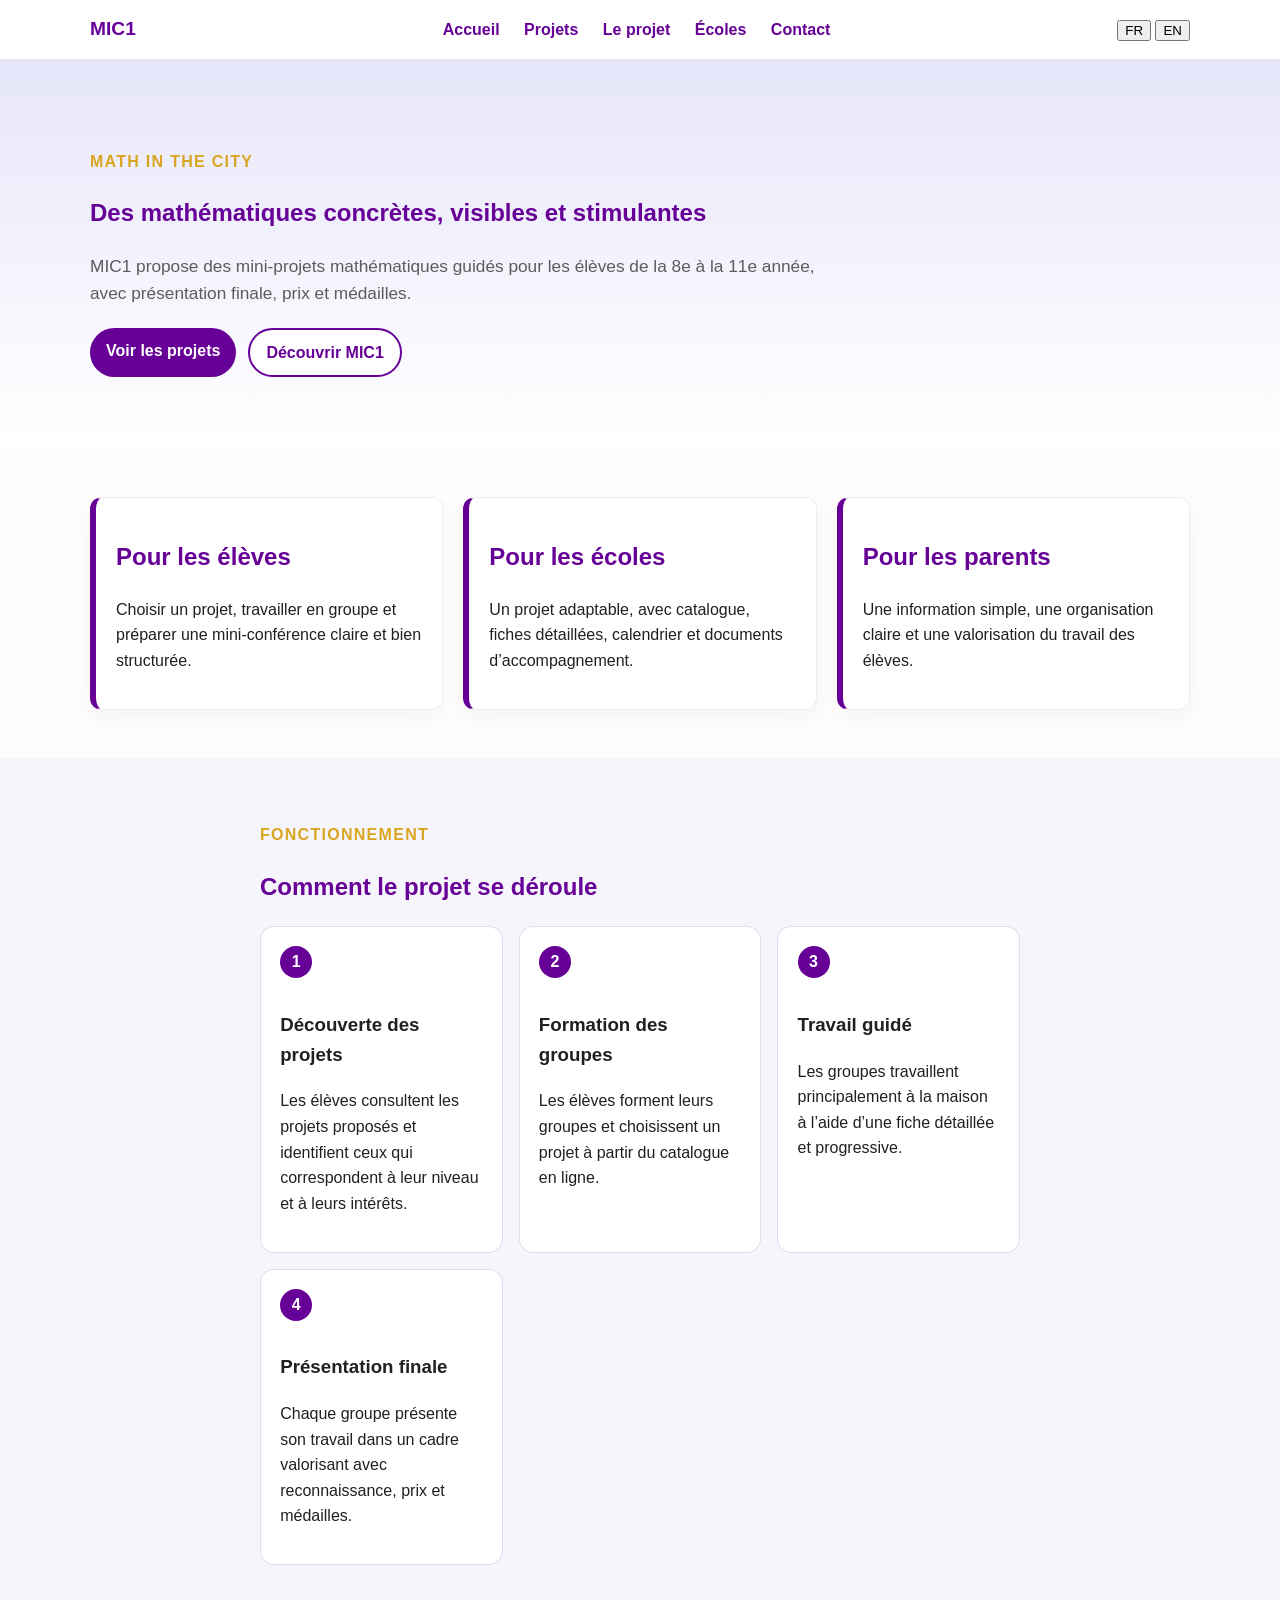
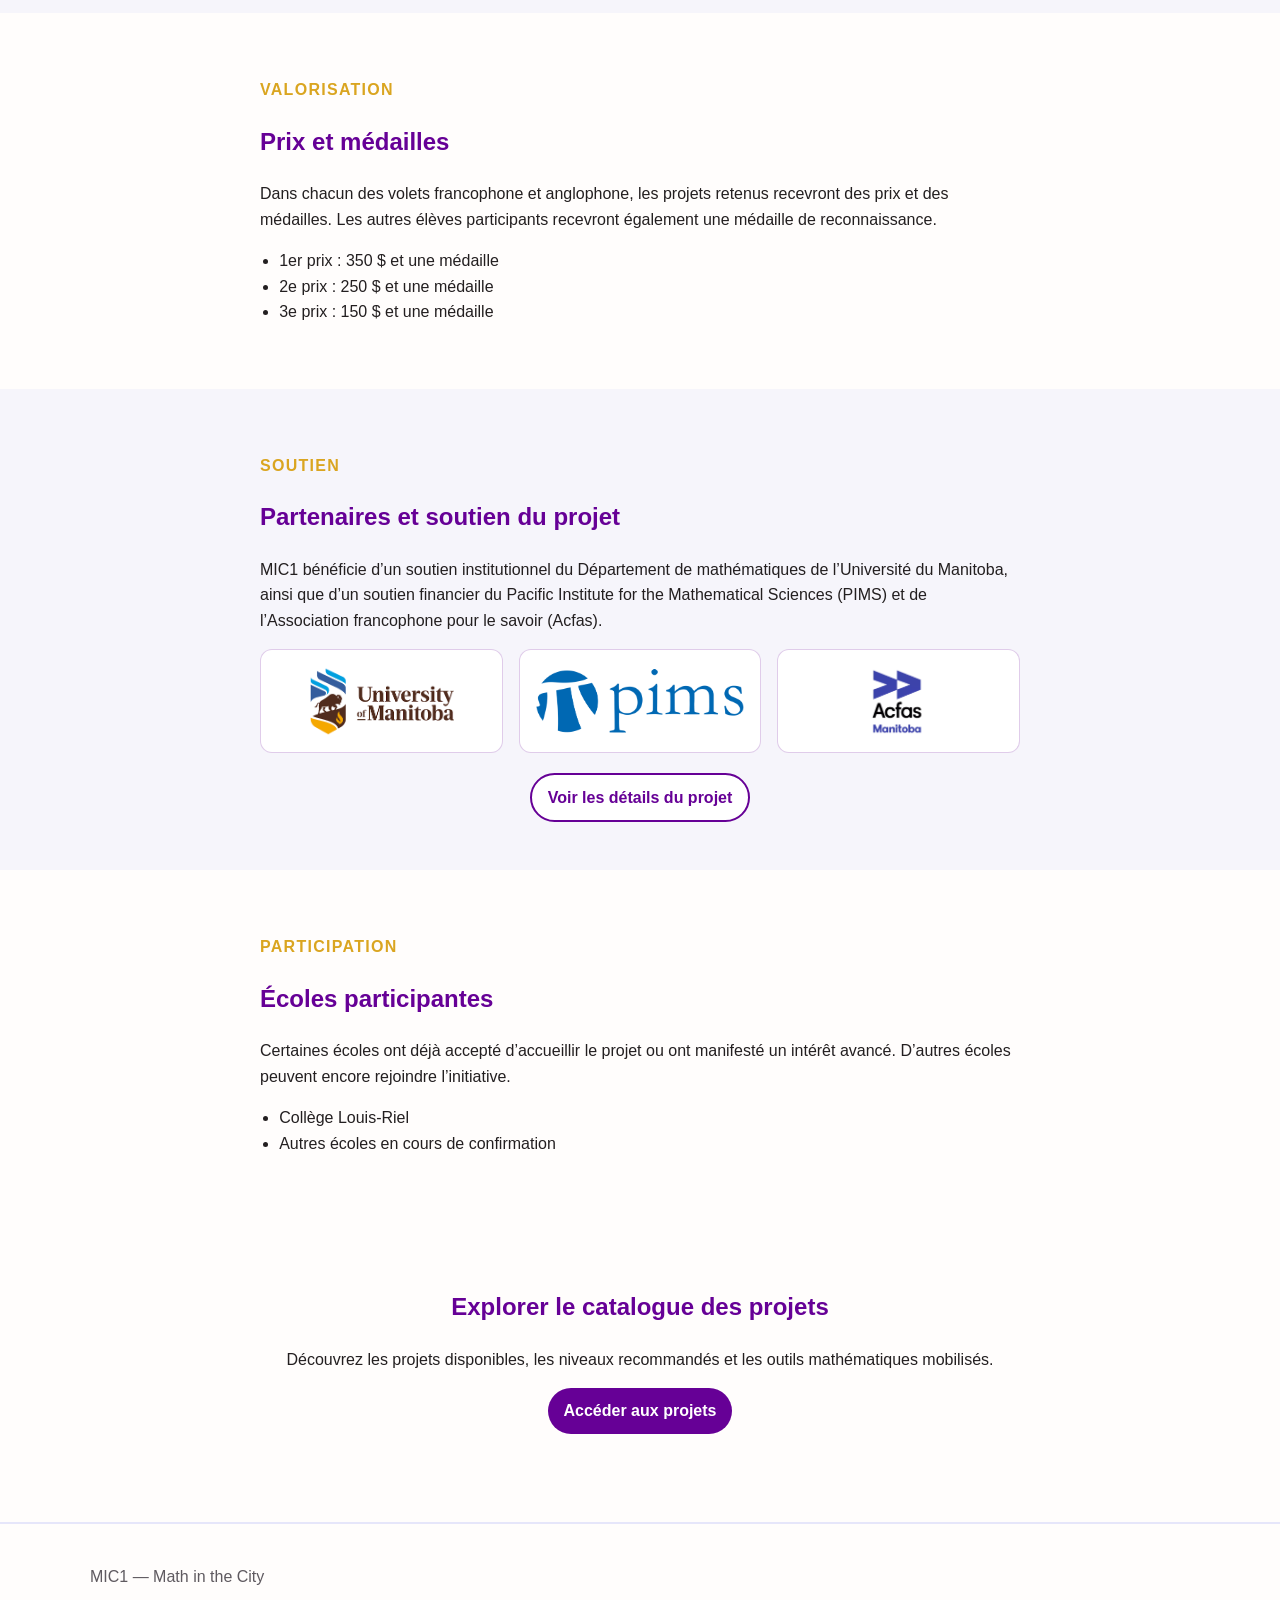
==== index.html @ ff745f12 "Update index.html" ====
<!DOCTYPE html>
<html lang="fr">
<head>
  <meta charset="UTF-8" />
  <meta name="viewport" content="width=device-width, initial-scale=1.0" />
  <title>MIC1 — Math in the City</title>
  <link rel="stylesheet" href="styles.css" />
</head>
<body data-page="index">
  <header class="site-header">
    <div class="container nav">
      <div class="brand">MIC1</div>
      <nav>
        <a href="index.html" id="nav-home">Accueil</a>
        <a href="projects.html" id="nav-projects">Projets</a>
        <a href="about.html" id="nav-about">Le projet</a>
        <a href="schools.html" id="nav-schools">Écoles</a>
        <a href="contact.html" id="nav-contact">Contact</a>
      </nav>
      <div class="lang-switch">
        <button onclick="setLanguage('fr')">FR</button>
        <button onclick="setLanguage('en')">EN</button>
      </div>
    </div>
  </header>

  <main>
    <section class="hero">
      <div class="container">
        <p class="eyebrow" id="hero-eyebrow">Math in the City</p>
        <h1 id="hero-title">Des mathématiques concrètes, visibles et stimulantes</h1>
        <p class="lead" id="hero-lead">
          MIC1 propose des mini-projets mathématiques guidés pour les élèves de la 8e à la 11e année, avec présentation finale, prix et médailles.
        </p>
        <div class="cta-row">
          <a class="btn btn-primary" href="projects.html" id="btn-projects">Voir les projets</a>
          <a class="btn btn-secondary" href="about.html" id="btn-about">Découvrir MIC1</a>
        </div>
      </div>
    </section>

    <section class="section">
      <div class="container grid-3">
        <article class="card">
          <h2 id="students-title">Pour les élèves</h2>
          <p id="students-text">Choisir un projet, travailler en groupe et préparer une mini-conférence claire et bien structurée.</p>
        </article>
        <article class="card">
          <h2 id="schools-title">Pour les écoles</h2>
          <p id="schools-text">Un projet adaptable, avec catalogue, fiches détaillées, calendrier et documents d’accompagnement.</p>
        </article>
        <article class="card">
          <h2 id="parents-title">Pour les parents</h2>
          <p id="parents-text">Une information simple, une organisation claire et une valorisation du travail des élèves.</p>
        </article>
      </div>
    </section>

    <section class="section alt-section">
      <div class="container narrow">
        <p class="eyebrow" id="how-eyebrow">Fonctionnement</p>
        <h2 id="how-title">Comment le projet se déroule</h2>
        <div class="steps-grid">
          <div class="step-card">
            <span class="step-number">1</span>
            <h3 id="step1-title">Découverte des projets</h3>
            <p id="step1-text">Les élèves consultent les projets proposés et identifient ceux qui correspondent à leur niveau et à leurs intérêts.</p>
          </div>
          <div class="step-card">
            <span class="step-number">2</span>
            <h3 id="step2-title">Formation des groupes</h3>
            <p id="step2-text">Les élèves forment leurs groupes et choisissent un projet à partir du catalogue en ligne.</p>
          </div>
          <div class="step-card">
            <span class="step-number">3</span>
            <h3 id="step3-title">Travail guidé</h3>
            <p id="step3-text">Les groupes travaillent principalement à la maison à l’aide d’une fiche détaillée et progressive.</p>
          </div>
          <div class="step-card">
            <span class="step-number">4</span>
            <h3 id="step4-title">Présentation finale</h3>
            <p id="step4-text">Chaque groupe présente son travail dans un cadre valorisant avec reconnaissance, prix et médailles.</p>
          </div>
        </div>
      </div>
    </section>

    <section class="section">
      <div class="container narrow">
        <p class="eyebrow" id="awards-eyebrow">Valorisation</p>
        <h2 id="awards-title">Prix et médailles</h2>
        <p id="awards-text">
          Dans chacun des volets francophone et anglophone, les projets retenus recevront des prix et des médailles. Les autres élèves participants recevront également une médaille de reconnaissance.
        </p>
        <ul class="awards-list" id="awards-list">
          <li>1er prix : 350 $ et une médaille</li>
          <li>2e prix : 250 $ et une médaille</li>
          <li>3e prix : 150 $ et une médaille</li>
        </ul>
      </div>
    </section>

    <section class="section alt-section">
      <div class="container narrow">
        <p class="eyebrow" id="support-eyebrow">Soutien</p>
        <h2 id="support-title">Partenaires et soutien du projet</h2>
        <p id="support-text">
          MIC1 bénéficie d’un soutien institutionnel du Département de mathématiques de l’Université du Manitoba, ainsi que d’un soutien financier du Pacific Institute for the Mathematical Sciences (PIMS) et de l’Association francophone pour le savoir (Acfas).
        </p>

        <div class="logo-grid">
          <div class="logo-card">
            <img src="images/logo-umath.png" alt="Département de mathématiques de l’Université du Manitoba" />
          </div>
          <div class="logo-card">
            <img src="images/logo-pims.png" alt="PIMS" />
          </div>
          <div class="logo-card">
            <img src="images/logo-acfas.png" alt="Acfas" />
          </div>
        </div>

        <div class="center-button">
          <a class="btn btn-secondary" href="about.html" id="support-btn">Voir les détails du projet</a>
        </div>
      </div>
    </section>

    <section class="section">
      <div class="container narrow">
        <p class="eyebrow" id="schools-eyebrow">Participation</p>
        <h2 id="schools-section-title">Écoles participantes</h2>
        <p id="schools-section-text">
          Certaines écoles ont déjà accepté d’accueillir le projet ou ont manifesté un intérêt avancé. D’autres écoles peuvent encore rejoindre l’initiative.
        </p>
        <ul class="schools-list" id="schools-list">
          <li>Collège Louis-Riel</li>
          <li>Autres écoles en cours de confirmation</li>
        </ul>
      </div>
    </section>

    <section class="section cta-section">
      <div class="container narrow center-text">
        <h2 id="final-cta-title">Explorer le catalogue des projets</h2>
        <p id="final-cta-text">
          Découvrez les projets disponibles, les niveaux recommandés et les outils mathématiques mobilisés.
        </p>
        <a class="btn btn-primary" href="projects.html" id="final-cta-btn">Accéder aux projets</a>
      </div>
    </section>
  </main>

  <footer class="site-footer">
    <div class="container">
      <p>MIC1 — Math in the City</p>
    </div>
  </footer>

  <script src="app.js"></script>
</body>
</html>
---- styles.css ----
:root {
  --violet: #660096;
  --lavender: #e6e6fa;
  --gold: #daa520;
  --text: #231f20;
  --muted: #5f5a60;
  --bg: #fffdfc;
}

* { box-sizing: border-box; }
body {
  margin: 0;
  font-family: Arial, Helvetica, sans-serif;
  color: var(--text);
  background: var(--bg);
  line-height: 1.6;
}
.container {
  width: min(1100px, 92%);
  margin: 0 auto;
}
.narrow { width: min(760px, 100%); }
.site-header {
  background: white;
  border-bottom: 2px solid var(--lavender);
  position: sticky;
  top: 0;
}
.nav {
  display: flex;
  justify-content: space-between;
  align-items: center;
  padding: 14px 0;
}
.brand {
  font-weight: 700;
  color: var(--violet);
  font-size: 1.2rem;
}
nav a {
  margin-left: 20px;
  text-decoration: none;
  color: var(--violet);
  font-weight: 600;
}
.hero {
  background: linear-gradient(180deg, var(--lavender), white);
  padding: 72px 0;
}
.section { padding: 48px 0; }
.eyebrow {
  color: var(--gold);
  font-weight: 700;
  text-transform: uppercase;
  letter-spacing: .08em;
}
h1, h2 { color: var(--violet); }
.lead { font-size: 1.08rem; color: var(--muted); max-width: 760px; }
.grid-3, .project-grid {
  display: grid;
  grid-template-columns: repeat(auto-fit, minmax(240px, 1fr));
  gap: 20px;
}
.card {
  background: white;
  border: 1px solid #eee;
  border-left: 6px solid var(--violet);
  border-radius: 12px;
  padding: 20px;
  box-shadow: 0 8px 20px rgba(0,0,0,0.04);
}
.btn {
  display: inline-block;
  padding: 10px 16px;
  border-radius: 999px;
  text-decoration: none;
  font-weight: 700;
  border: none;
}
.btn-primary { background: var(--violet); color: white; }
.btn-secondary { background: white; color: var(--violet); border: 2px solid var(--violet); }
.btn-disabled { background: #ddd; color: #666; }
.cta-row { display: flex; gap: 12px; flex-wrap: wrap; margin-top: 20px; }
.filters { display: flex; gap: 10px; flex-wrap: wrap; margin: 22px 0; }
.chip {
  border: 1px solid var(--gold);
  background: white;
  color: var(--violet);
  padding: 8px 12px;
  border-radius: 999px;
}
.chip.active { background: var(--gold); color: white; }
.tag {
  display: inline-block;
  background: var(--lavender);
  color: var(--violet);
  padding: 4px 10px;
  border-radius: 999px;
  font-size: .85rem;
  font-weight: 700;
}
.project-card.closed { opacity: 0.78; }
.site-footer {
  margin-top: 40px;
  padding: 24px 0;
  border-top: 2px solid var(--lavender);
  color: var(--muted);
}

.alt-section {
  background: rgba(230, 230, 250, 0.35);
}

.steps-grid {
  display: grid;
  grid-template-columns: repeat(auto-fit, minmax(220px, 1fr));
  gap: 1rem;
  margin-top: 1.2rem;
}

.step-card {
  background: #fff;
  border: 1px solid rgba(102, 0, 150, 0.15);
  border-radius: 14px;
  padding: 1.2rem;
}

.step-number {
  display: inline-block;
  width: 2rem;
  height: 2rem;
  border-radius: 50%;
  background: rgb(102, 0, 150);
  color: white;
  text-align: center;
  line-height: 2rem;
  font-weight: bold;
  margin-bottom: 0.8rem;
}

.logo-grid {
  display: grid;
  grid-template-columns: repeat(auto-fit, minmax(140px, 1fr));
  gap: 1rem;
  margin-top: 1rem;
}

.logo-card {
  background: #fff;
  border: 1px solid rgba(102, 0, 150, 0.2);
  border-radius: 12px;
  padding: 1rem;
  display: flex;
  align-items: center;
  justify-content: center;
  min-height: 100px;
}

.logo-card img {
  max-width: 100%;
  max-height: 70px;
  object-fit: contain;
}

.awards-list,
.schools-list {
  margin-top: 1rem;
  padding-left: 1.2rem;
}

.center-button,
.center-text {
  text-align: center;
  margin-top: 1.2rem;
}
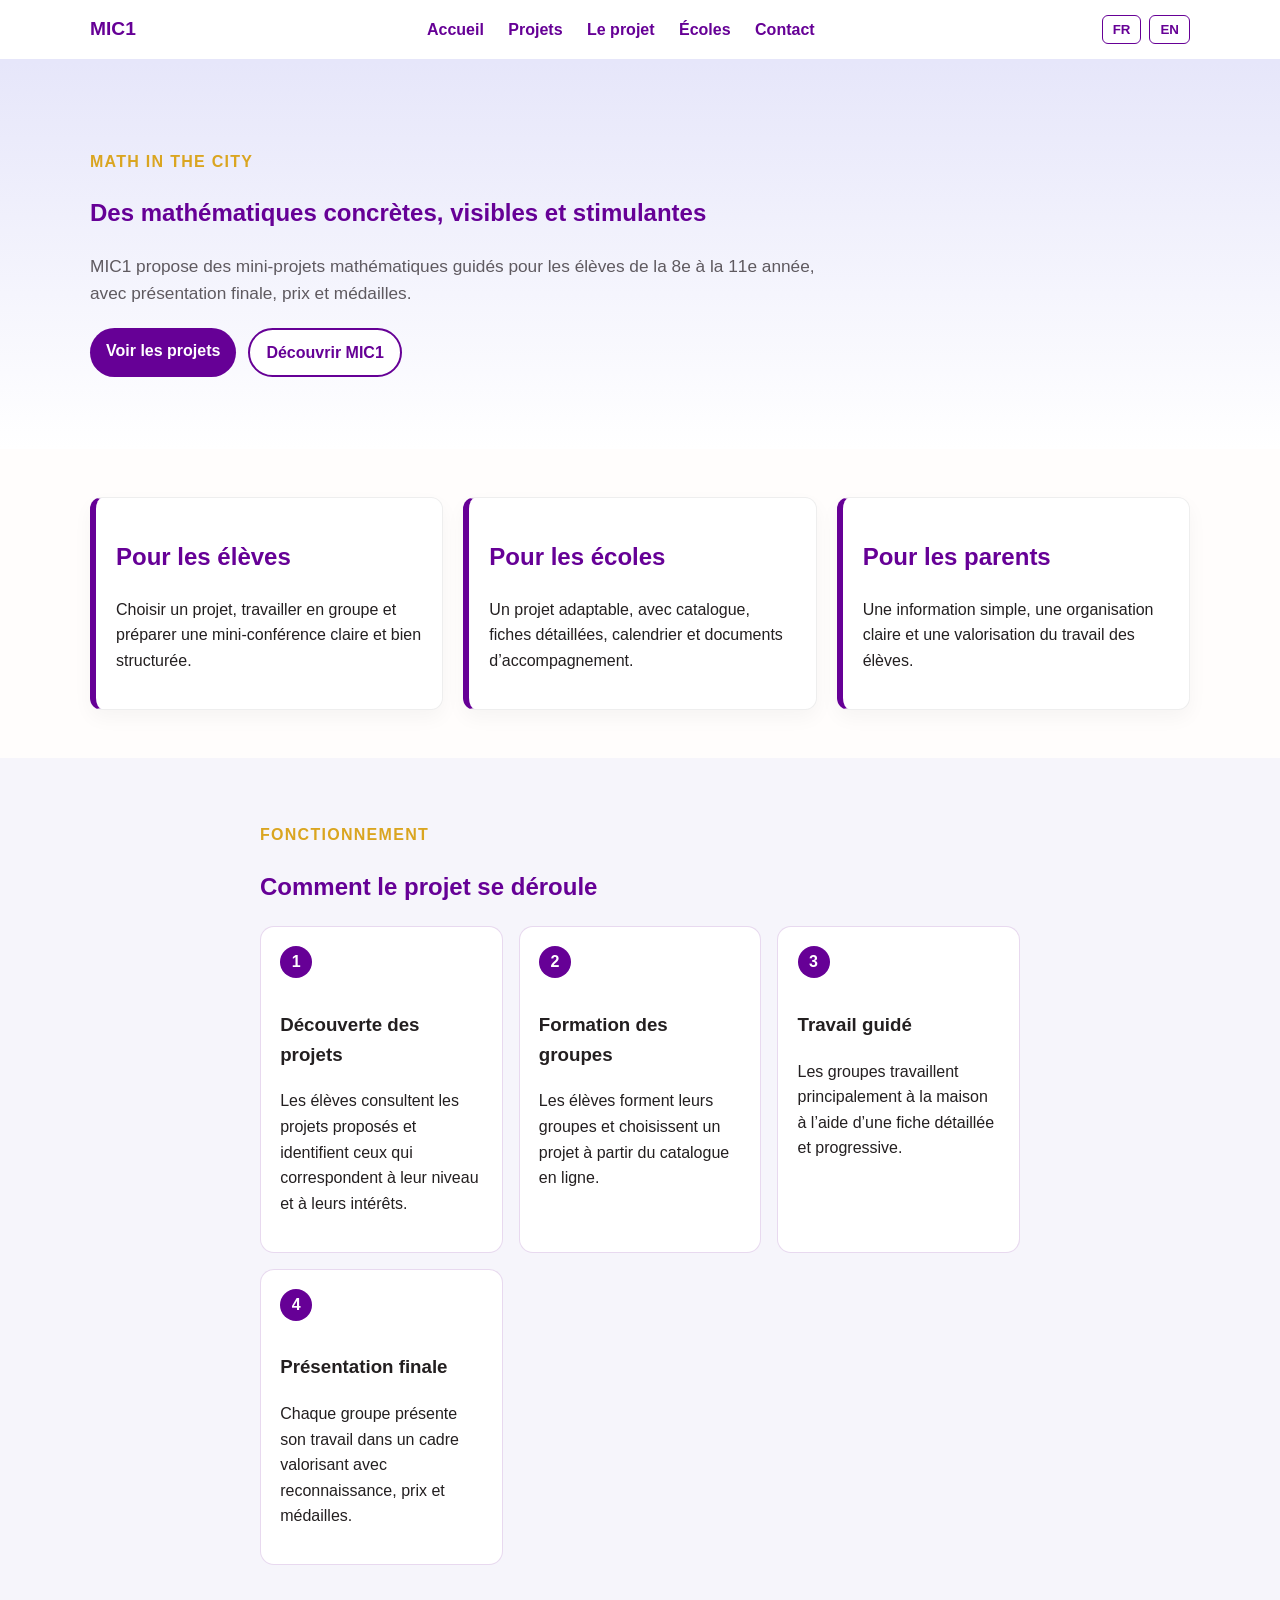
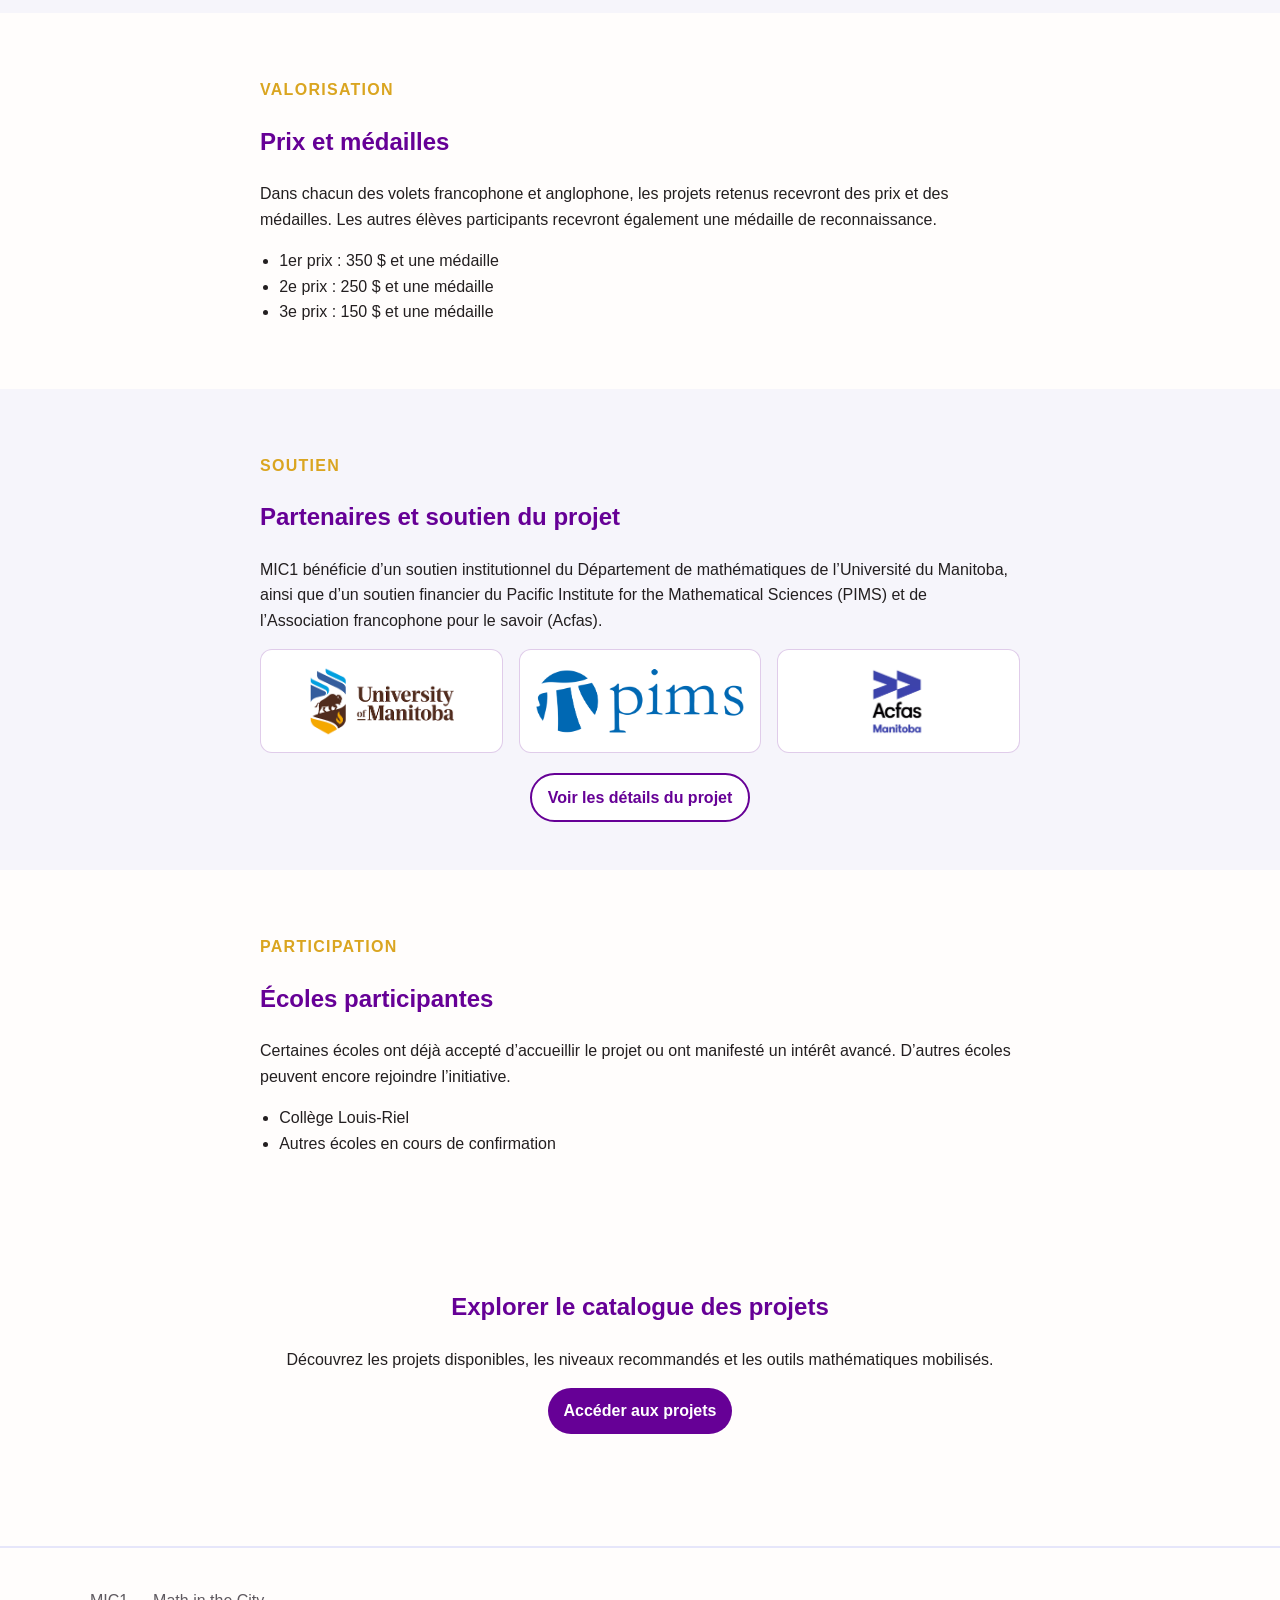
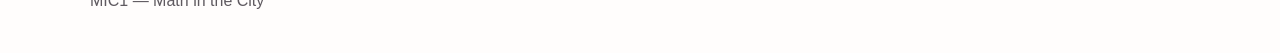
==== commit 637faedd: "Update index.html" ====
--- a/index.html
+++ b/index.html
@@ -6,7 +6,7 @@
   <title>MIC1 — Math in the City</title>
   <link rel="stylesheet" href="styles.css" />
 </head>
-<body data-page="index">
+<body data-page="about">
   <header class="site-header">
     <div class="container nav">
       <div class="brand">MIC1</div>
--- a/styles.css
+++ b/styles.css
@@ -173,3 +173,48 @@
   text-align: center;
   margin-top: 1.2rem;
 }
+
+.lang-switch {
+  display: flex;
+  gap: 8px;
+  margin-left: 16px;
+}
+
+.lang-switch button {
+  background: white;
+  border: 1px solid var(--violet);
+  color: var(--violet);
+  padding: 6px 10px;
+  border-radius: 6px;
+  cursor: pointer;
+  font-weight: 700;
+}
+
+.lang-switch button:hover {
+  background: var(--lavender);
+}
+
+.content-block {
+  margin-bottom: 2rem;
+}
+
+.cta-section {
+  padding-bottom: 72px;
+}
+
+.contact-card {
+  background: #fff;
+  border: 1px solid rgba(102, 0, 150, 0.2);
+  border-radius: 12px;
+  padding: 1rem 1.2rem;
+  margin-top: 1rem;
+}
+
+.contact-card a {
+  color: rgb(102, 0, 150);
+  text-decoration: none;
+}
+
+.contact-card a:hover {
+  text-decoration: underline;
+}
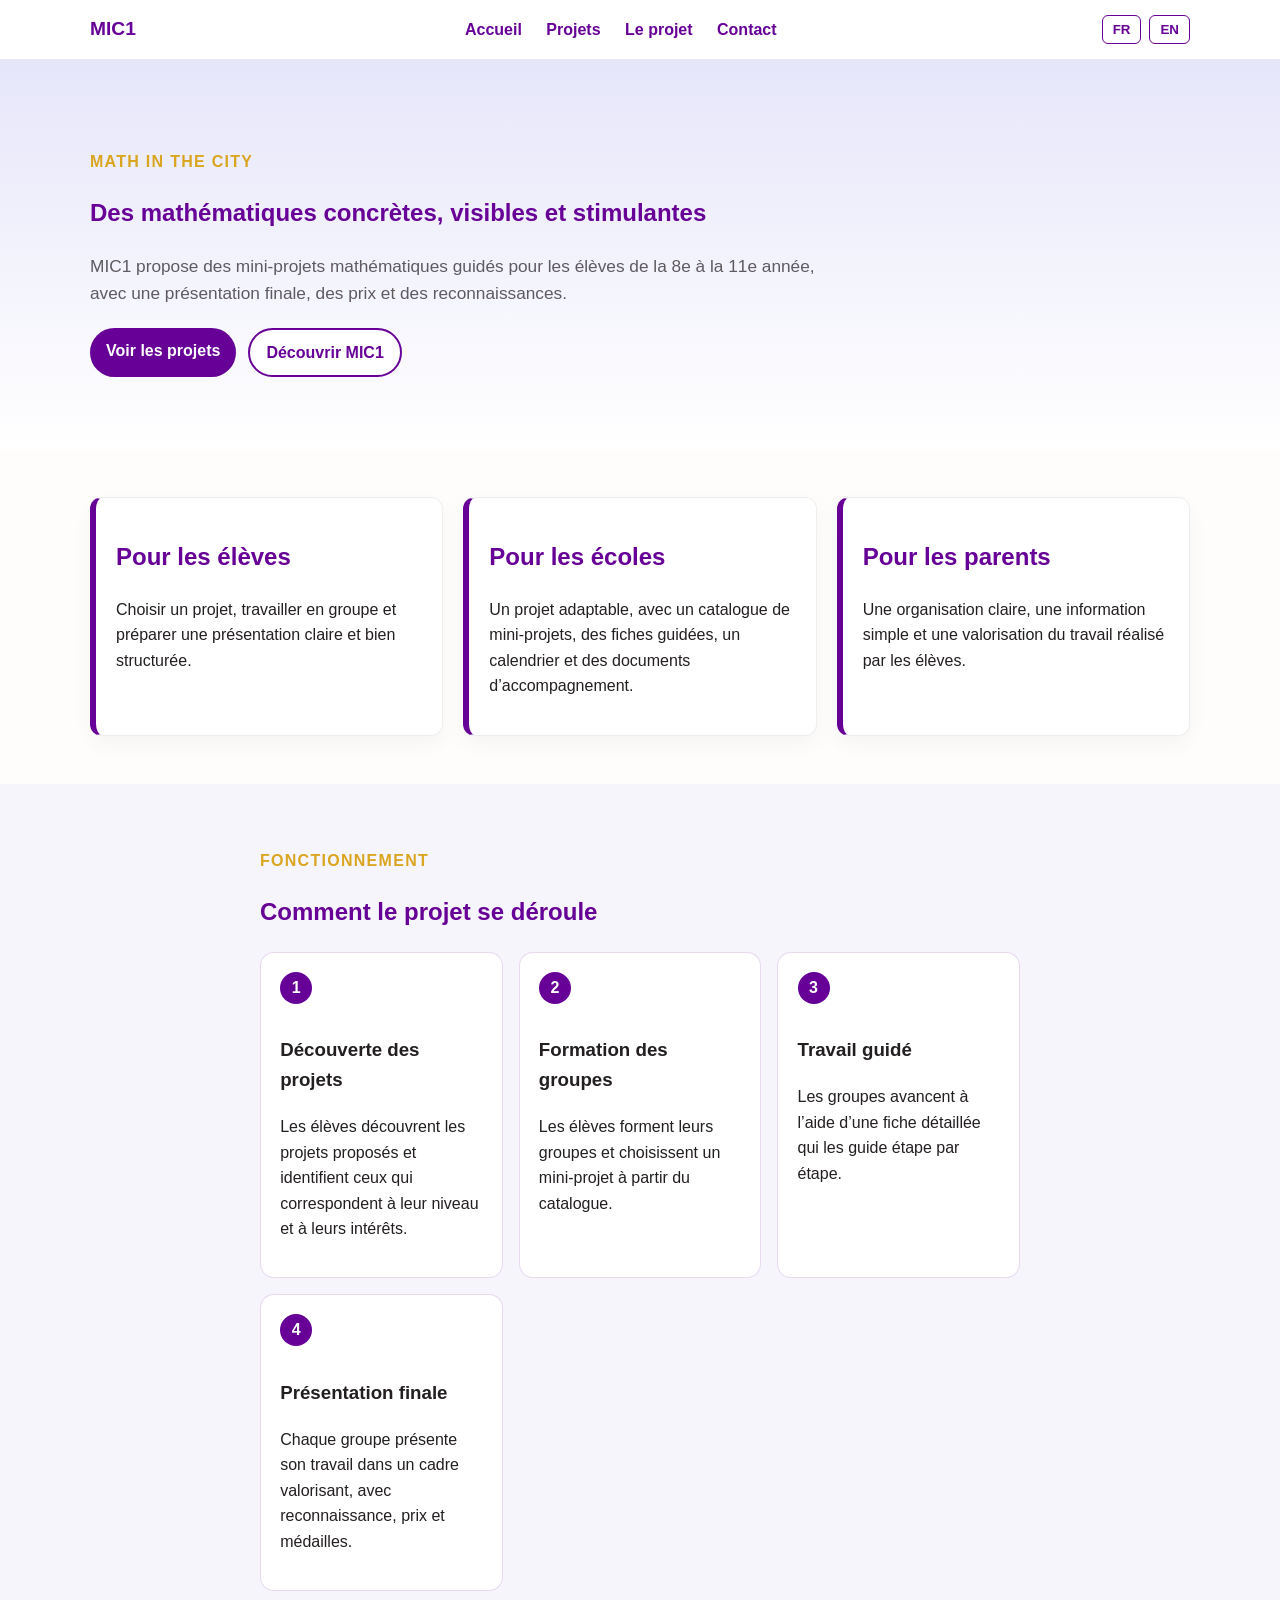
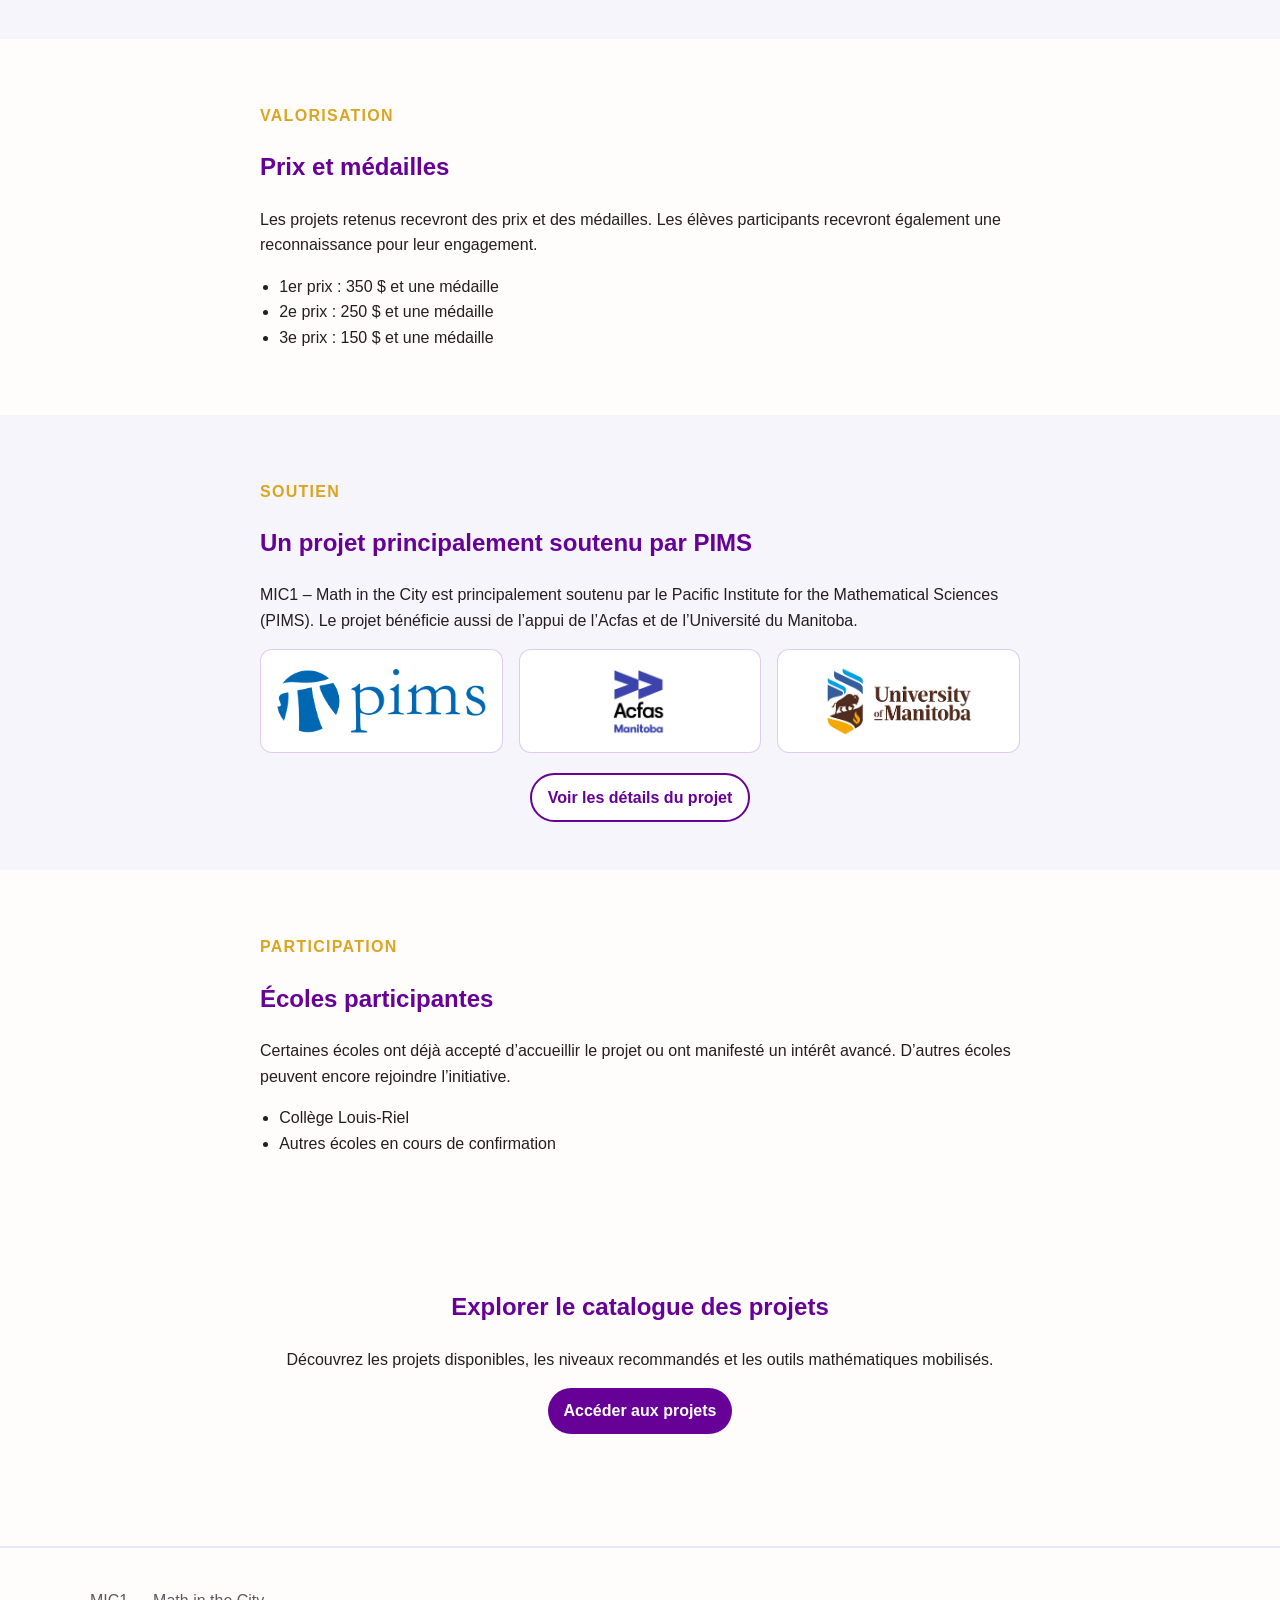
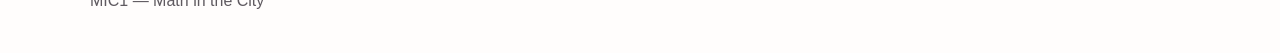
==== commit 1d9e85c5: "Update index.html" ====
--- a/index.html
+++ b/index.html
@@ -6,20 +6,33 @@
   <title>MIC1 — Math in the City</title>
   <link rel="stylesheet" href="styles.css" />
 </head>
-<body data-page="about">
+
+<body data-page="index">
   <header class="site-header">
     <div class="container nav">
       <div class="brand">MIC1</div>
+
       <nav>
-        <a href="index.html" id="nav-home">Accueil</a>
-        <a href="projects.html" id="nav-projects">Projets</a>
-        <a href="about.html" id="nav-about">Le projet</a>
-        <a href="schools.html" id="nav-schools">Écoles</a>
-        <a href="contact.html" id="nav-contact">Contact</a>
+        <a href="index.html"
+           data-fr="Accueil"
+           data-en="Home">Accueil</a>
+
+        <a href="projects.html"
+           data-fr="Projets"
+           data-en="Projects">Projets</a>
+
+        <a href="about.html"
+           data-fr="Le projet"
+           data-en="About">Le projet</a>
+
+        <a href="contact.html"
+           data-fr="Contact"
+           data-en="Contact">Contact</a>
       </nav>
+
       <div class="lang-switch">
-        <button onclick="setLanguage('fr')">FR</button>
-        <button onclick="setLanguage('en')">EN</button>
+        <button type="button" data-lang="fr">FR</button>
+        <button type="button" data-lang="en">EN</button>
       </div>
     </div>
   </header>
@@ -27,14 +40,36 @@
   <main>
     <section class="hero">
       <div class="container">
-        <p class="eyebrow" id="hero-eyebrow">Math in the City</p>
-        <h1 id="hero-title">Des mathématiques concrètes, visibles et stimulantes</h1>
-        <p class="lead" id="hero-lead">
-          MIC1 propose des mini-projets mathématiques guidés pour les élèves de la 8e à la 11e année, avec présentation finale, prix et médailles.
-        </p>
+        <p class="eyebrow"
+           data-fr="Math in the City"
+           data-en="Math in the City">
+          Math in the City
+        </p>
+
+        <h1
+          data-fr="Des mathématiques concrètes, visibles et stimulantes"
+          data-en="Concrete, visible, and engaging mathematics">
+          Des mathématiques concrètes, visibles et stimulantes
+        </h1>
+
+        <p class="lead"
+           data-fr="MIC1 propose des mini-projets mathématiques guidés pour les élèves de la 8e à la 11e année, avec une présentation finale, des prix et des reconnaissances."
+           data-en="MIC1 offers guided mathematical mini-projects for students in Grades 8 to 11, with a final presentation, prizes, and recognition.">
+          MIC1 propose des mini-projets mathématiques guidés pour les élèves de la 8e à la 11e année, avec une présentation finale, des prix et des reconnaissances.
+        </p>
+
         <div class="cta-row">
-          <a class="btn btn-primary" href="projects.html" id="btn-projects">Voir les projets</a>
-          <a class="btn btn-secondary" href="about.html" id="btn-about">Découvrir MIC1</a>
+          <a class="btn btn-primary" href="projects.html"
+             data-fr="Voir les projets"
+             data-en="View projects">
+            Voir les projets
+          </a>
+
+          <a class="btn btn-secondary" href="about.html"
+             data-fr="Découvrir MIC1"
+             data-en="Discover MIC1">
+            Découvrir MIC1
+          </a>
         </div>
       </div>
     </section>
@@ -42,44 +77,126 @@
     <section class="section">
       <div class="container grid-3">
         <article class="card">
-          <h2 id="students-title">Pour les élèves</h2>
-          <p id="students-text">Choisir un projet, travailler en groupe et préparer une mini-conférence claire et bien structurée.</p>
+          <h2
+            data-fr="Pour les élèves"
+            data-en="For students">
+            Pour les élèves
+          </h2>
+
+          <p
+            data-fr="Choisir un projet, travailler en groupe et préparer une présentation claire et bien structurée."
+            data-en="Choose a project, work in a team, and prepare a clear and well-structured presentation.">
+            Choisir un projet, travailler en groupe et préparer une présentation claire et bien structurée.
+          </p>
         </article>
+
         <article class="card">
-          <h2 id="schools-title">Pour les écoles</h2>
-          <p id="schools-text">Un projet adaptable, avec catalogue, fiches détaillées, calendrier et documents d’accompagnement.</p>
+          <h2
+            data-fr="Pour les écoles"
+            data-en="For schools">
+            Pour les écoles
+          </h2>
+
+          <p
+            data-fr="Un projet adaptable, avec un catalogue de mini-projets, des fiches guidées, un calendrier et des documents d’accompagnement."
+            data-en="A flexible project with a catalogue of mini-projects, guided sheets, a timeline, and supporting documents.">
+            Un projet adaptable, avec un catalogue de mini-projets, des fiches guidées, un calendrier et des documents d’accompagnement.
+          </p>
         </article>
+
         <article class="card">
-          <h2 id="parents-title">Pour les parents</h2>
-          <p id="parents-text">Une information simple, une organisation claire et une valorisation du travail des élèves.</p>
+          <h2
+            data-fr="Pour les parents"
+            data-en="For parents">
+            Pour les parents
+          </h2>
+
+          <p
+            data-fr="Une organisation claire, une information simple et une valorisation du travail réalisé par les élèves."
+            data-en="Clear organization, simple information, and recognition of the work completed by students.">
+            Une organisation claire, une information simple et une valorisation du travail réalisé par les élèves.
+          </p>
         </article>
       </div>
     </section>
 
     <section class="section alt-section">
       <div class="container narrow">
-        <p class="eyebrow" id="how-eyebrow">Fonctionnement</p>
-        <h2 id="how-title">Comment le projet se déroule</h2>
+        <p class="eyebrow"
+           data-fr="Fonctionnement"
+           data-en="How it works">
+          Fonctionnement
+        </p>
+
+        <h2
+          data-fr="Comment le projet se déroule"
+          data-en="How the project works">
+          Comment le projet se déroule
+        </h2>
+
         <div class="steps-grid">
           <div class="step-card">
             <span class="step-number">1</span>
-            <h3 id="step1-title">Découverte des projets</h3>
-            <p id="step1-text">Les élèves consultent les projets proposés et identifient ceux qui correspondent à leur niveau et à leurs intérêts.</p>
-          </div>
+
+            <h3
+              data-fr="Découverte des projets"
+              data-en="Project discovery">
+              Découverte des projets
+            </h3>
+
+            <p
+              data-fr="Les élèves découvrent les projets proposés et identifient ceux qui correspondent à leur niveau et à leurs intérêts."
+              data-en="Students explore the proposed projects and identify those that match their level and interests.">
+              Les élèves découvrent les projets proposés et identifient ceux qui correspondent à leur niveau et à leurs intérêts.
+            </p>
+          </div>
+
           <div class="step-card">
             <span class="step-number">2</span>
-            <h3 id="step2-title">Formation des groupes</h3>
-            <p id="step2-text">Les élèves forment leurs groupes et choisissent un projet à partir du catalogue en ligne.</p>
-          </div>
+
+            <h3
+              data-fr="Formation des groupes"
+              data-en="Team formation">
+              Formation des groupes
+            </h3>
+
+            <p
+              data-fr="Les élèves forment leurs groupes et choisissent un mini-projet à partir du catalogue."
+              data-en="Students form teams and choose a mini-project from the catalogue.">
+              Les élèves forment leurs groupes et choisissent un mini-projet à partir du catalogue.
+            </p>
+          </div>
+
           <div class="step-card">
             <span class="step-number">3</span>
-            <h3 id="step3-title">Travail guidé</h3>
-            <p id="step3-text">Les groupes travaillent principalement à la maison à l’aide d’une fiche détaillée et progressive.</p>
-          </div>
+
+            <h3
+              data-fr="Travail guidé"
+              data-en="Guided work">
+              Travail guidé
+            </h3>
+
+            <p
+              data-fr="Les groupes avancent à l’aide d’une fiche détaillée qui les guide étape par étape."
+              data-en="Teams work with a detailed sheet that guides them step by step.">
+              Les groupes avancent à l’aide d’une fiche détaillée qui les guide étape par étape.
+            </p>
+          </div>
+
           <div class="step-card">
             <span class="step-number">4</span>
-            <h3 id="step4-title">Présentation finale</h3>
-            <p id="step4-text">Chaque groupe présente son travail dans un cadre valorisant avec reconnaissance, prix et médailles.</p>
+
+            <h3
+              data-fr="Présentation finale"
+              data-en="Final presentation">
+              Présentation finale
+            </h3>
+
+            <p
+              data-fr="Chaque groupe présente son travail dans un cadre valorisant, avec reconnaissance, prix et médailles."
+              data-en="Each team presents its work in a rewarding setting, with recognition, prizes, and medals.">
+              Chaque groupe présente son travail dans un cadre valorisant, avec reconnaissance, prix et médailles.
+            </p>
           </div>
         </div>
       </div>
@@ -87,66 +204,145 @@
 
     <section class="section">
       <div class="container narrow">
-        <p class="eyebrow" id="awards-eyebrow">Valorisation</p>
-        <h2 id="awards-title">Prix et médailles</h2>
-        <p id="awards-text">
-          Dans chacun des volets francophone et anglophone, les projets retenus recevront des prix et des médailles. Les autres élèves participants recevront également une médaille de reconnaissance.
-        </p>
-        <ul class="awards-list" id="awards-list">
-          <li>1er prix : 350 $ et une médaille</li>
-          <li>2e prix : 250 $ et une médaille</li>
-          <li>3e prix : 150 $ et une médaille</li>
+        <p class="eyebrow"
+           data-fr="Valorisation"
+           data-en="Recognition">
+          Valorisation
+        </p>
+
+        <h2
+          data-fr="Prix et médailles"
+          data-en="Prizes and medals">
+          Prix et médailles
+        </h2>
+
+        <p
+          data-fr="Les projets retenus recevront des prix et des médailles. Les élèves participants recevront également une reconnaissance pour leur engagement."
+          data-en="Selected projects will receive prizes and medals. Participating students will also receive recognition for their engagement.">
+          Les projets retenus recevront des prix et des médailles. Les élèves participants recevront également une reconnaissance pour leur engagement.
+        </p>
+
+        <ul class="awards-list">
+          <li
+            data-fr="1er prix : 350 $ et une médaille"
+            data-en="1st prize: $350 and a medal">
+            1er prix : 350 $ et une médaille
+          </li>
+
+          <li
+            data-fr="2e prix : 250 $ et une médaille"
+            data-en="2nd prize: $250 and a medal">
+            2e prix : 250 $ et une médaille
+          </li>
+
+          <li
+            data-fr="3e prix : 150 $ et une médaille"
+            data-en="3rd prize: $150 and a medal">
+            3e prix : 150 $ et une médaille
+          </li>
         </ul>
       </div>
     </section>
 
     <section class="section alt-section">
       <div class="container narrow">
-        <p class="eyebrow" id="support-eyebrow">Soutien</p>
-        <h2 id="support-title">Partenaires et soutien du projet</h2>
-        <p id="support-text">
-          MIC1 bénéficie d’un soutien institutionnel du Département de mathématiques de l’Université du Manitoba, ainsi que d’un soutien financier du Pacific Institute for the Mathematical Sciences (PIMS) et de l’Association francophone pour le savoir (Acfas).
+        <p class="eyebrow"
+           data-fr="Soutien"
+           data-en="Support">
+          Soutien
+        </p>
+
+        <h2
+          data-fr="Un projet principalement soutenu par PIMS"
+          data-en="A project primarily supported by PIMS">
+          Un projet principalement soutenu par PIMS
+        </h2>
+
+        <p
+          data-fr="MIC1 – Math in the City est principalement soutenu par le Pacific Institute for the Mathematical Sciences (PIMS). Le projet bénéficie aussi de l’appui de l’Acfas et de l’Université du Manitoba."
+          data-en="MIC1 – Math in the City is primarily supported by the Pacific Institute for the Mathematical Sciences (PIMS). The project also receives support from Acfas and the University of Manitoba.">
+          MIC1 – Math in the City est principalement soutenu par le Pacific Institute for the Mathematical Sciences (PIMS). Le projet bénéficie aussi de l’appui de l’Acfas et de l’Université du Manitoba.
         </p>
 
         <div class="logo-grid">
           <div class="logo-card">
-            <img src="images/logo-umath.png" alt="Département de mathématiques de l’Université du Manitoba" />
-          </div>
-          <div class="logo-card">
-            <img src="images/logo-pims.png" alt="PIMS" />
-          </div>
+            <img src="images/logo-pims.png" alt="Pacific Institute for the Mathematical Sciences" />
+          </div>
+
           <div class="logo-card">
             <img src="images/logo-acfas.png" alt="Acfas" />
           </div>
+
+          <div class="logo-card">
+            <img src="images/logo-umath.png" alt="University of Manitoba Department of Mathematics" />
+          </div>
         </div>
 
         <div class="center-button">
-          <a class="btn btn-secondary" href="about.html" id="support-btn">Voir les détails du projet</a>
+          <a class="btn btn-secondary" href="about.html"
+             data-fr="Voir les détails du projet"
+             data-en="See project details">
+            Voir les détails du projet
+          </a>
         </div>
       </div>
     </section>
 
     <section class="section">
       <div class="container narrow">
-        <p class="eyebrow" id="schools-eyebrow">Participation</p>
-        <h2 id="schools-section-title">Écoles participantes</h2>
-        <p id="schools-section-text">
+        <p class="eyebrow"
+           data-fr="Participation"
+           data-en="Participation">
+          Participation
+        </p>
+
+        <h2
+          data-fr="Écoles participantes"
+          data-en="Participating schools">
+          Écoles participantes
+        </h2>
+
+        <p
+          data-fr="Certaines écoles ont déjà accepté d’accueillir le projet ou ont manifesté un intérêt avancé. D’autres écoles peuvent encore rejoindre l’initiative."
+          data-en="Some schools have already agreed to host the project or have expressed strong interest. Other schools can still join the initiative.">
           Certaines écoles ont déjà accepté d’accueillir le projet ou ont manifesté un intérêt avancé. D’autres écoles peuvent encore rejoindre l’initiative.
         </p>
-        <ul class="schools-list" id="schools-list">
-          <li>Collège Louis-Riel</li>
-          <li>Autres écoles en cours de confirmation</li>
+
+        <ul class="schools-list">
+          <li
+            data-fr="Collège Louis-Riel"
+            data-en="Collège Louis-Riel">
+            Collège Louis-Riel
+          </li>
+
+          <li
+            data-fr="Autres écoles en cours de confirmation"
+            data-en="Other schools to be confirmed">
+            Autres écoles en cours de confirmation
+          </li>
         </ul>
       </div>
     </section>
 
     <section class="section cta-section">
       <div class="container narrow center-text">
-        <h2 id="final-cta-title">Explorer le catalogue des projets</h2>
-        <p id="final-cta-text">
+        <h2
+          data-fr="Explorer le catalogue des projets"
+          data-en="Explore the project catalogue">
+          Explorer le catalogue des projets
+        </h2>
+
+        <p
+          data-fr="Découvrez les projets disponibles, les niveaux recommandés et les outils mathématiques mobilisés."
+          data-en="Discover the available projects, recommended grade levels, and mathematical tools involved.">
           Découvrez les projets disponibles, les niveaux recommandés et les outils mathématiques mobilisés.
         </p>
-        <a class="btn btn-primary" href="projects.html" id="final-cta-btn">Accéder aux projets</a>
+
+        <a class="btn btn-primary" href="projects.html"
+           data-fr="Accéder aux projets"
+           data-en="Go to projects">
+          Accéder aux projets
+        </a>
       </div>
     </section>
   </main>
--- a/styles.css
+++ b/styles.css
@@ -218,3 +218,48 @@
 .contact-card a:hover {
   text-decoration: underline;
 }
+
+.lang-switch {
+  display: flex;
+  gap: 8px;
+  margin-left: 16px;
+}
+
+.lang-switch button {
+  background: white;
+  border: 1px solid var(--violet);
+  color: var(--violet);
+  padding: 6px 10px;
+  border-radius: 6px;
+  cursor: pointer;
+  font-weight: 700;
+}
+
+.lang-switch button:hover {
+  background: var(--lavender);
+}
+
+.content-block {
+  margin-bottom: 2rem;
+}
+
+.cta-section {
+  padding-bottom: 72px;
+}
+
+.contact-card {
+  background: #fff;
+  border: 1px solid rgba(102, 0, 150, 0.2);
+  border-radius: 12px;
+  padding: 1rem 1.2rem;
+  margin-top: 1rem;
+}
+
+.contact-card a {
+  color: rgb(102, 0, 150);
+  text-decoration: none;
+}
+
+.contact-card a:hover {
+  text-decoration: underline;
+}
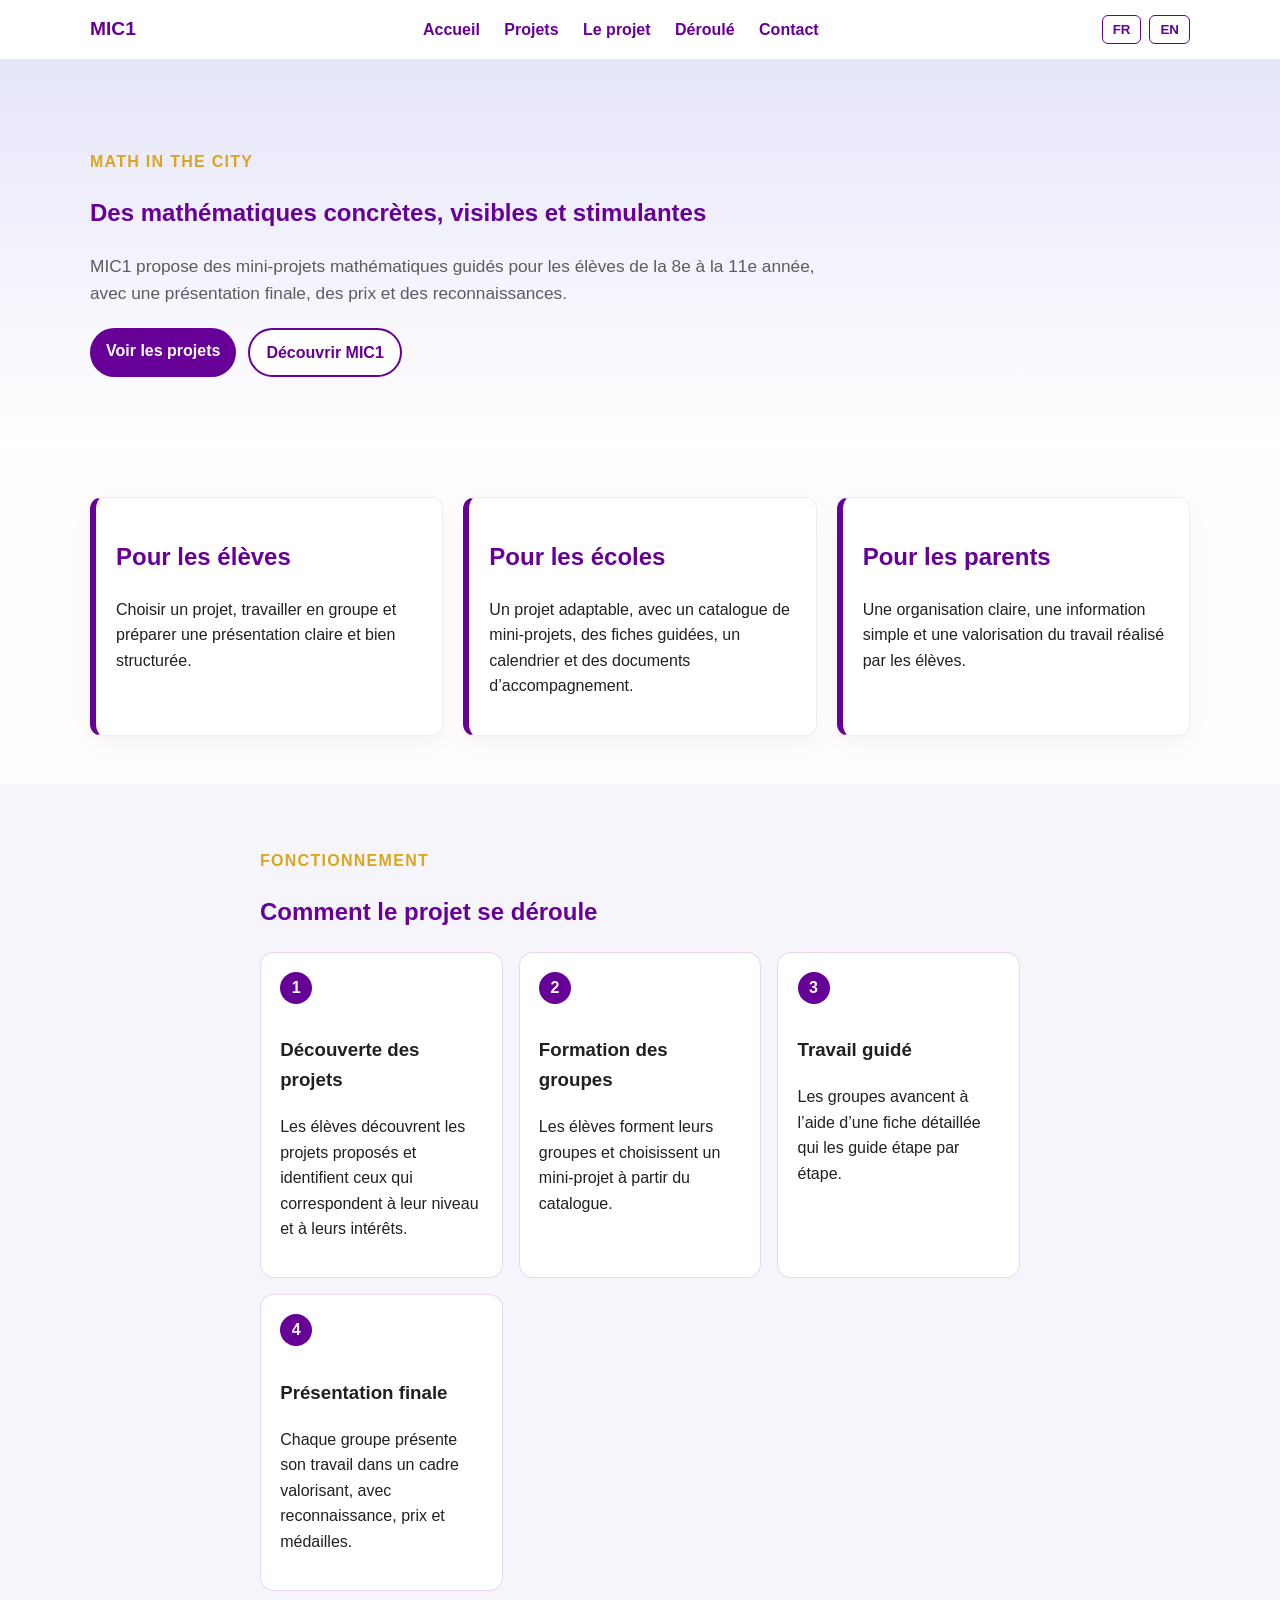
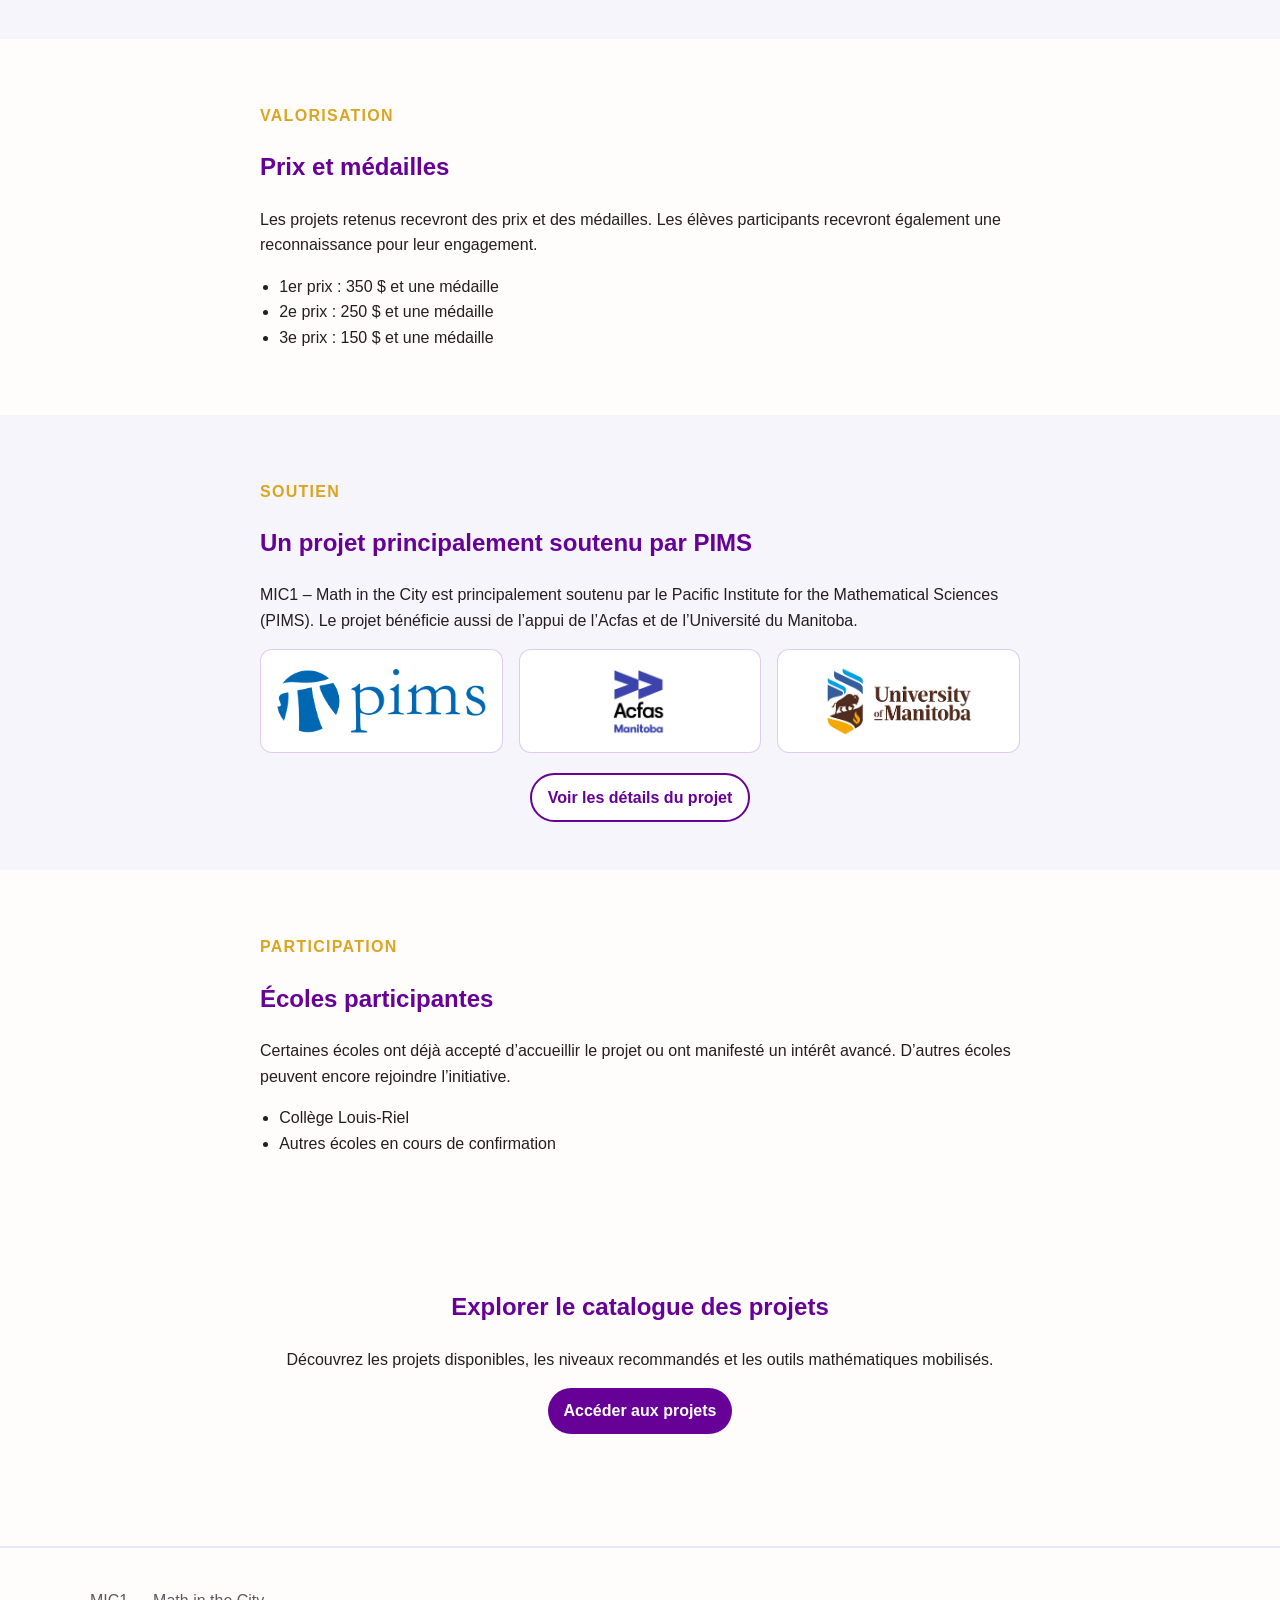
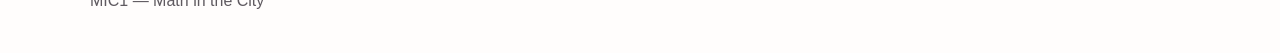
==== commit 5ea9652d: "Update index.html" ====
--- a/index.html
+++ b/index.html
@@ -25,6 +25,10 @@
            data-fr="Le projet"
            data-en="About">Le projet</a>
 
+        <a href="programme.html"
+           data-fr="Déroulé"
+           data-en="Schedule">Déroulé</a>
+
         <a href="contact.html"
            data-fr="Contact"
            data-en="Contact">Contact</a>
--- a/styles.css
+++ b/styles.css
@@ -263,3 +263,62 @@
 .contact-card a:hover {
   text-decoration: underline;
 }
+
+.timeline-section {
+  padding: 48px 0;
+  border-radius: 16px;
+}
+
+.timeline {
+  margin-top: 24px;
+  border-left: 4px solid var(--violet);
+  padding-left: 22px;
+}
+
+.timeline-item {
+  position: relative;
+  background: white;
+  border: 1px solid rgba(102, 0, 150, 0.15);
+  border-radius: 12px;
+  padding: 18px 20px;
+  margin-bottom: 18px;
+  box-shadow: 0 8px 20px rgba(0, 0, 0, 0.035);
+}
+
+.timeline-item::before {
+  content: "";
+  position: absolute;
+  left: -33px;
+  top: 24px;
+  width: 16px;
+  height: 16px;
+  background: var(--gold);
+  border: 3px solid white;
+  border-radius: 50%;
+  box-shadow: 0 0 0 2px var(--violet);
+}
+
+.timeline-date {
+  display: inline-block;
+  background: var(--lavender);
+  color: var(--violet);
+  font-weight: 700;
+  padding: 4px 10px;
+  border-radius: 999px;
+  margin-bottom: 8px;
+}
+
+.note {
+  font-weight: 700;
+  color: var(--violet);
+}
+
+@media (max-width: 760px) {
+  .timeline {
+    padding-left: 18px;
+  }
+
+  .timeline-item::before {
+    left: -29px;
+  }
+}
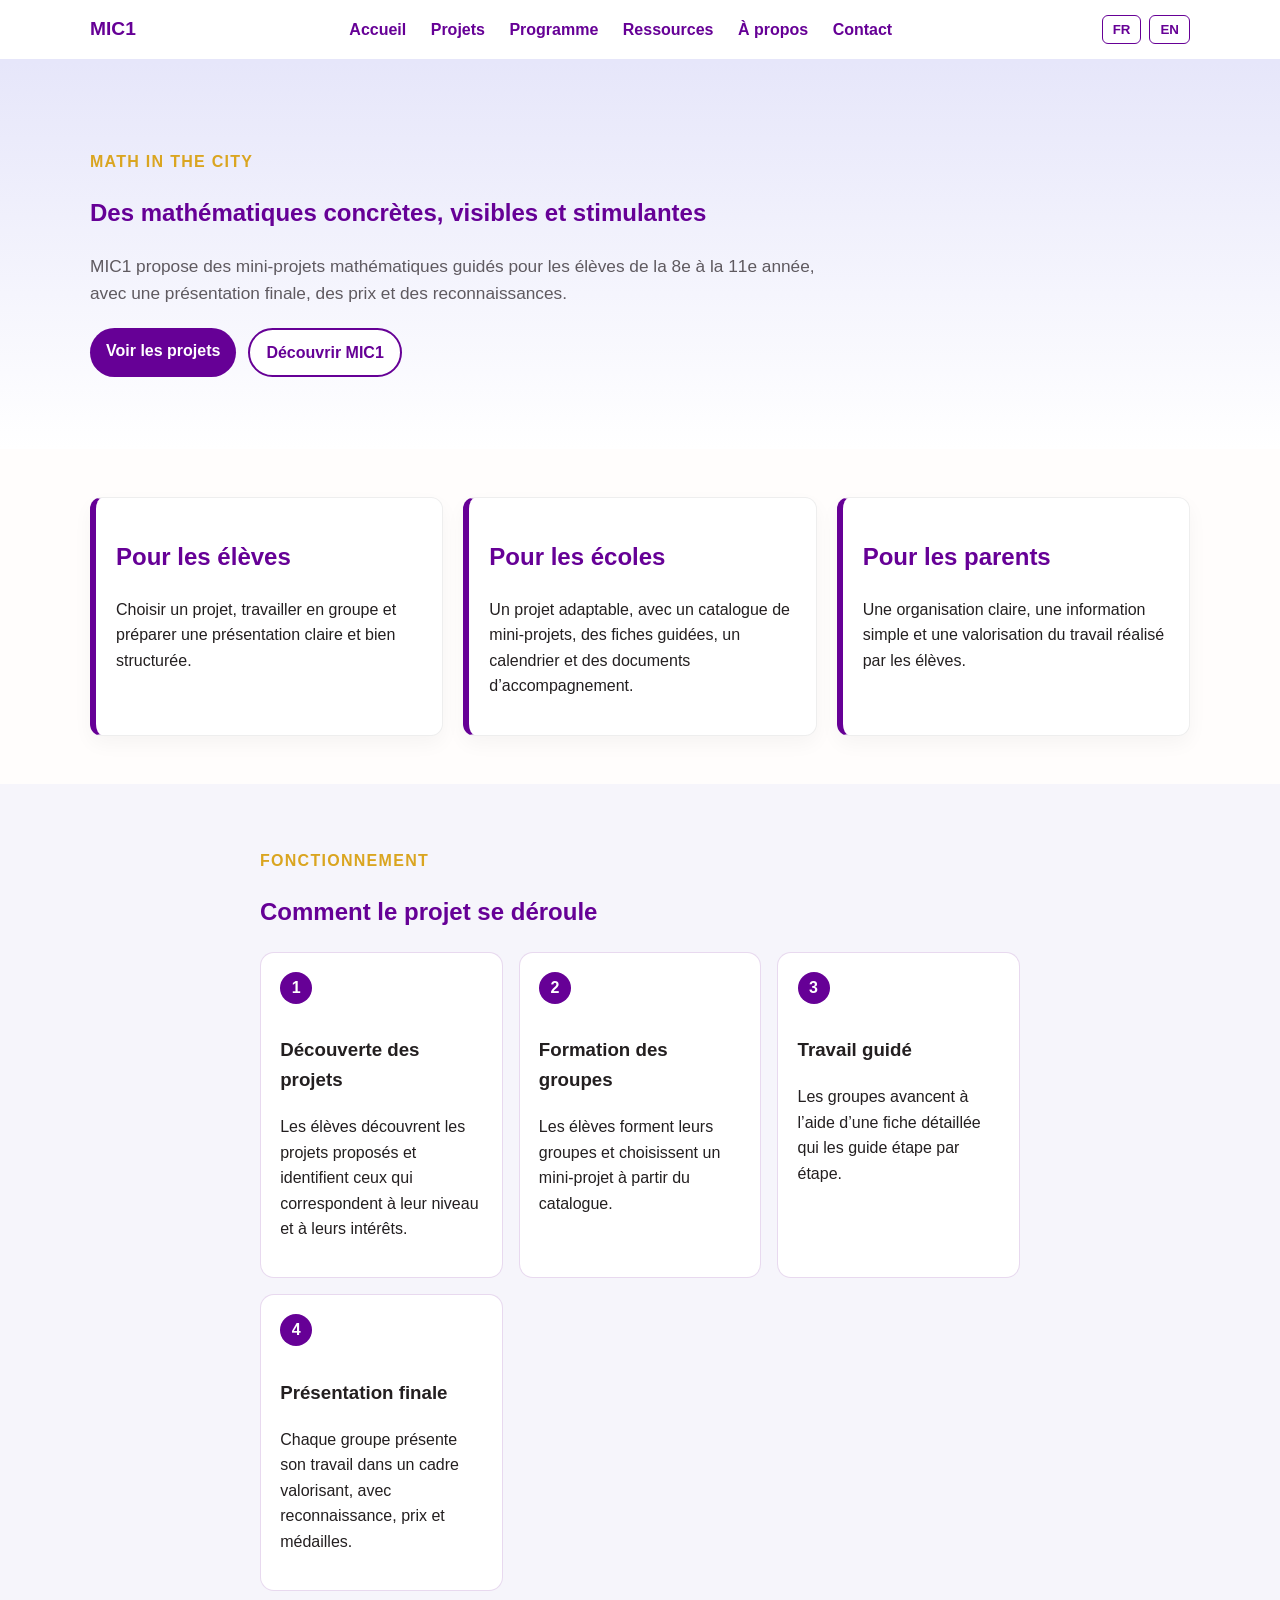
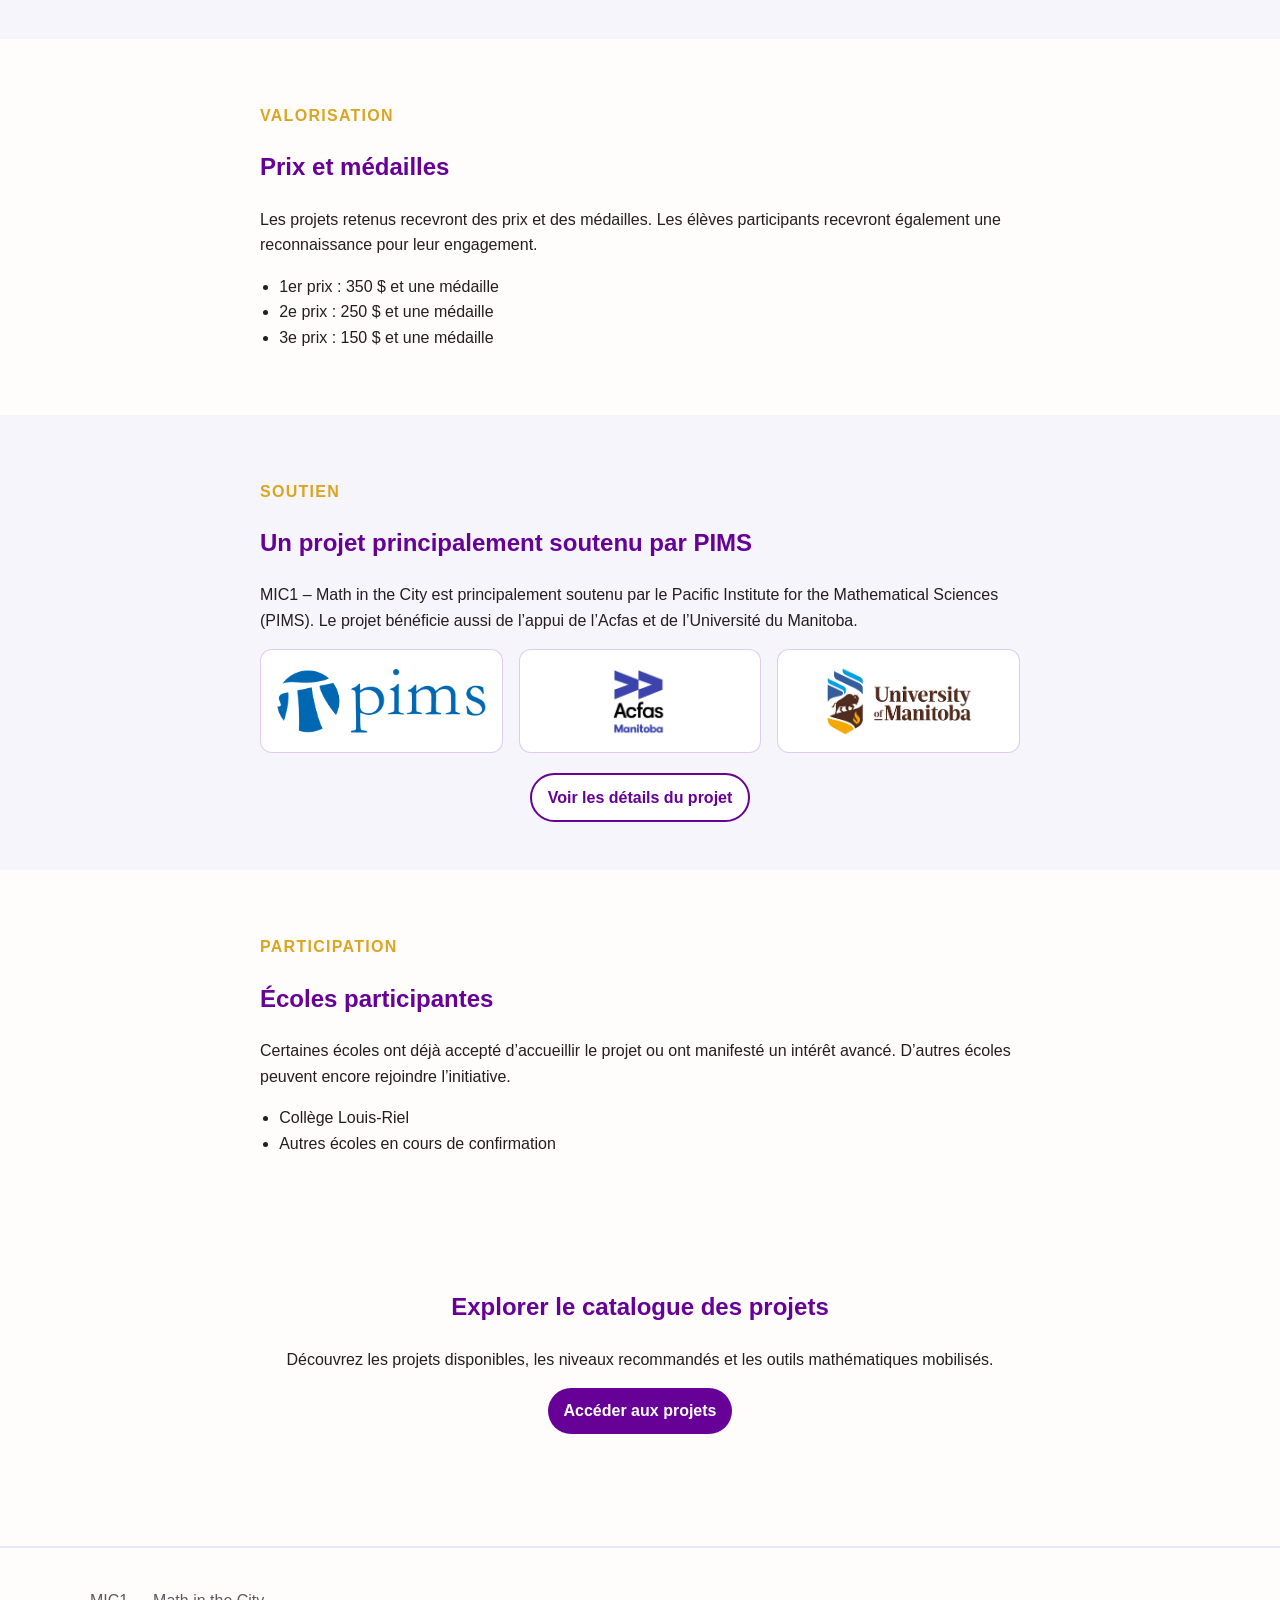
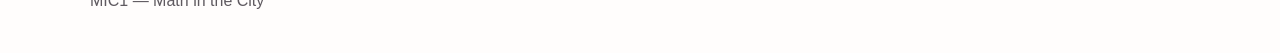
==== commit 969ee922: "Update index.html" ====
--- a/index.html
+++ b/index.html
@@ -12,27 +12,15 @@
     <div class="container nav">
       <div class="brand">MIC1</div>
 
+      
       <nav>
-        <a href="index.html"
-           data-fr="Accueil"
-           data-en="Home">Accueil</a>
-
-        <a href="projects.html"
-           data-fr="Projets"
-           data-en="Projects">Projets</a>
-
-        <a href="about.html"
-           data-fr="Le projet"
-           data-en="About">Le projet</a>
-
-        <a href="programme.html"
-           data-fr="Déroulé"
-           data-en="Schedule">Déroulé</a>
-
-        <a href="contact.html"
-           data-fr="Contact"
-           data-en="Contact">Contact</a>
-      </nav>
+  <a href="index.html" data-fr="Accueil" data-en="Home">Accueil</a>
+  <a href="projects.html" data-fr="Projets" data-en="Projects">Projets</a>
+  <a href="programme.html" data-fr="Programme" data-en="Program">Programme</a>
+  <a href="resources.html" data-fr="Ressources" data-en="Resources">Ressources</a>
+  <a href="about.html" data-fr="À propos" data-en="About">À propos</a>
+  <a href="contact.html" data-fr="Contact" data-en="Contact">Contact</a>
+</nav>
 
       <div class="lang-switch">
         <button type="button" data-lang="fr">FR</button>
